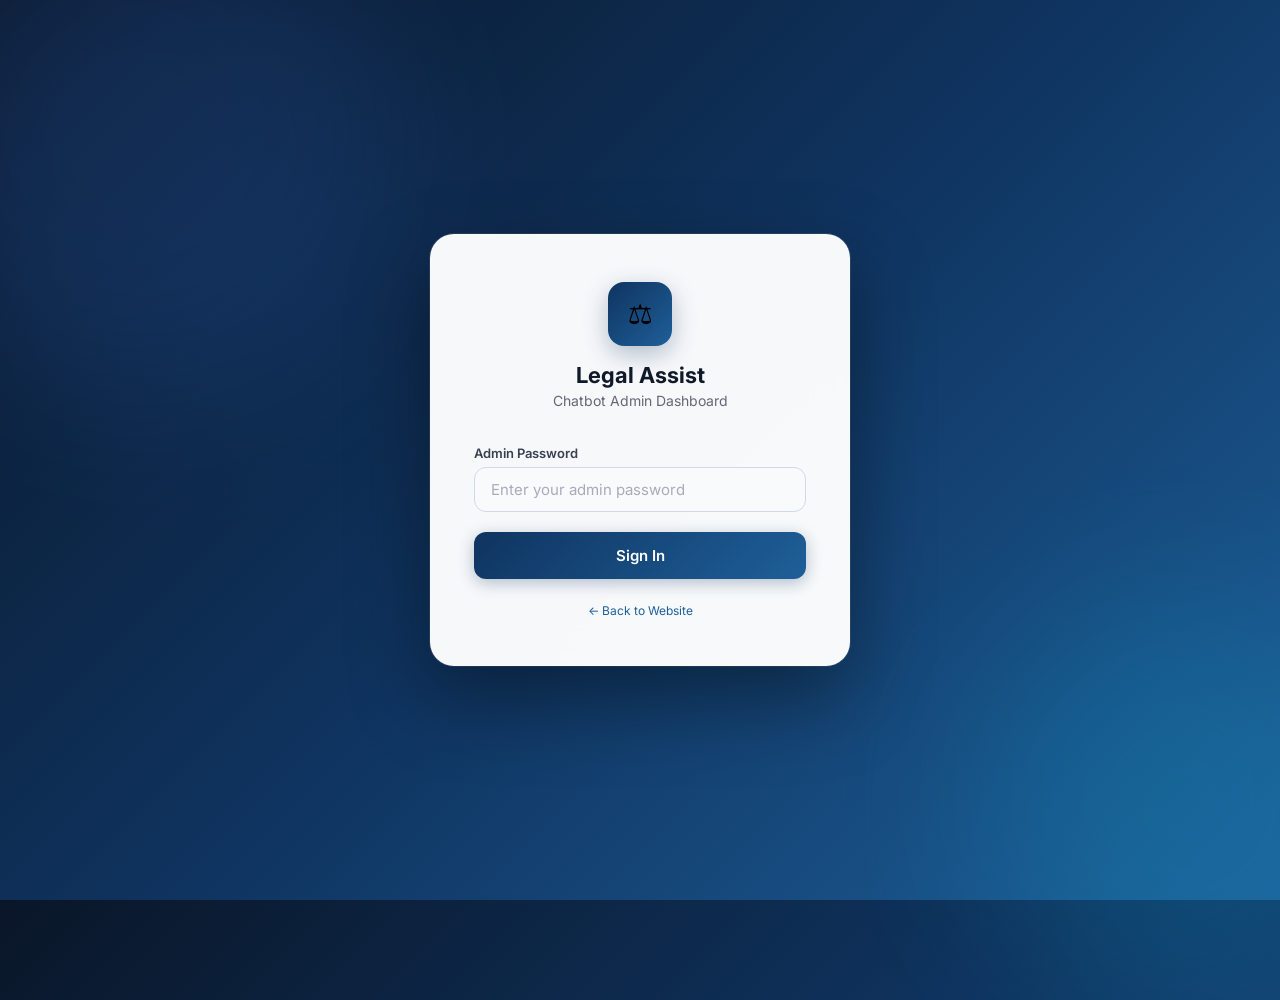
==== admin-dashboard/index.html @ f8f6e31a "Add admin-dashboard/index.html" ====
<!DOCTYPE html>
<html lang="en">
<head>
  <meta charset="UTF-8">
  <meta name="viewport" content="width=device-width, initial-scale=1.0">
  <title>Legal Assist — Admin Login</title>
  <link rel="preconnect" href="https://fonts.googleapis.com">
  <link href="https://fonts.googleapis.com/css2?family=Inter:wght@400;500;600;700&display=swap" rel="stylesheet">
  <style>
    *, *::before, *::after { box-sizing: border-box; margin: 0; padding: 0; }
    body {
      font-family: 'Inter', system-ui, sans-serif;
      background: linear-gradient(135deg, #0a1628 0%, #0f3460 50%, #1e5f99 100%);
      min-height: 100vh; display: flex; align-items: center; justify-content: center;
      position: relative; overflow: hidden;
    }
    /* Animated background orbs */
    body::before, body::after {
      content: ''; position: absolute; border-radius: 50%;
      filter: blur(80px); opacity: 0.15; pointer-events: none;
    }
    body::before { width: 500px; height: 500px; background: #3b82f6; top: -100px; left: -100px; }
    body::after  { width: 400px; height: 400px; background: #06b6d4; bottom: -100px; right: -100px; }

    .login-card {
      background: rgba(255,255,255,0.97); backdrop-filter: blur(20px);
      border-radius: 24px; padding: 48px 44px; width: 420px; max-width: calc(100vw - 32px);
      box-shadow: 0 32px 80px rgba(0,0,0,0.4), 0 0 0 1px rgba(255,255,255,0.1);
      position: relative; z-index: 1;
    }
    .logo-area { text-align: center; margin-bottom: 36px; }
    .logo-icon {
      width: 64px; height: 64px; background: linear-gradient(135deg, #0f3460, #1e5f99);
      border-radius: 16px; display: inline-flex; align-items: center; justify-content: center;
      font-size: 28px; margin-bottom: 16px;
      box-shadow: 0 8px 24px rgba(15,52,96,0.3);
    }
    .logo-title { font-size: 22px; font-weight: 700; color: #0f1929; }
    .logo-sub { font-size: 14px; color: #667; margin-top: 4px; }

    .form-group { margin-bottom: 20px; }
    label { display: block; font-size: 13px; font-weight: 600; color: #374151; margin-bottom: 6px; }
    input[type="password"] {
      width: 100%; padding: 12px 16px; border: 1.5px solid #d1d9e6;
      border-radius: 12px; font-size: 15px; font-family: inherit; outline: none;
      background: #f8fafc; transition: all 0.2s; color: #1a202c;
    }
    input[type="password"]:focus { border-color: #1e5f99; background: #fff; box-shadow: 0 0 0 3px rgba(30,95,153,0.1); }
    input[type="password"]::placeholder { color: #aab; }

    .btn-login {
      width: 100%; padding: 14px; background: linear-gradient(135deg, #0f3460, #1e5f99);
      color: #fff; border: none; border-radius: 12px; font-size: 15px; font-weight: 600;
      cursor: pointer; transition: all 0.2s; font-family: inherit;
      box-shadow: 0 4px 16px rgba(15,52,96,0.3);
    }
    .btn-login:hover { transform: translateY(-1px); box-shadow: 0 6px 24px rgba(15,52,96,0.4); }
    .btn-login:active { transform: translateY(0); }
    .btn-login:disabled { opacity: 0.7; cursor: not-allowed; transform: none; }

    .error-msg {
      display: none; background: #fff5f5; border: 1px solid #fed7d7; color: #c53030;
      padding: 10px 14px; border-radius: 10px; font-size: 13px; margin-bottom: 18px;
      text-align: center;
    }
    .error-msg.show { display: block; animation: shake 0.4s ease; }
    @keyframes shake {
      0%,100%{transform:translateX(0)} 20%{transform:translateX(-6px)} 60%{transform:translateX(6px)}
    }
    .footer-note { text-align: center; margin-top: 24px; font-size: 12px; color: #9aa; }
    .footer-note a { color: #1e5f99; text-decoration: none; }
    .loading-dots { display: inline-flex; gap: 4px; }
    .loading-dots span {
      width: 5px; height: 5px; background: #fff; border-radius: 50%;
      animation: ld 1s ease-in-out infinite;
    }
    .loading-dots span:nth-child(2) { animation-delay: 0.2s; }
    .loading-dots span:nth-child(3) { animation-delay: 0.4s; }
    @keyframes ld { 0%,60%,100%{transform:translateY(0)} 30%{transform:translateY(-5px)} }
  </style>
</head>
<body>
  <div class="login-card">
    <div class="logo-area">
      <div class="logo-icon">⚖️</div>
      <div class="logo-title">Legal Assist</div>
      <div class="logo-sub">Chatbot Admin Dashboard</div>
    </div>

    <div class="error-msg" id="error-msg">Incorrect password. Please try again.</div>

    <form id="login-form" onsubmit="doLogin(event)">
      <div class="form-group">
        <label for="password">Admin Password</label>
        <input type="password" id="password" placeholder="Enter your admin password" autocomplete="current-password" required>
      </div>
      <button type="submit" class="btn-login" id="login-btn">Sign In</button>
    </form>

    <div class="footer-note">
      <a href="https://legalassist.co.uk" target="_blank">← Back to Website</a>
    </div>
  </div>

  <script>
    // ─── Configuration ──────────────────────────────────────────────────────
    // UPDATE THIS after deploying your backend to Render!
    const API_BASE = 'https://legalassist-chatbot.onrender.com';

    // If already logged in, redirect
    if (localStorage.getItem('la_admin_token')) {
      window.location.href = 'dashboard.html';
    }

    async function doLogin(e) {
      e.preventDefault();
      const btn = document.getElementById('login-btn');
      const err = document.getElementById('error-msg');
      const pass = document.getElementById('password').value;

      err.classList.remove('show');
      btn.disabled = true;
      btn.innerHTML = '<span class="loading-dots"><span></span><span></span><span></span></span>';

      try {
        const res = await fetch(API_BASE + '/admin/login', {
          method: 'POST',
          headers: { 'Content-Type': 'application/json' },
          body: JSON.stringify({ password: pass }),
        });

        if (res.ok) {
          const data = await res.json();
          localStorage.setItem('la_admin_token', data.access_token);
          localStorage.setItem('la_api_base', API_BASE);
          window.location.href = 'dashboard.html';
        } else {
          err.classList.add('show');
          btn.disabled = false;
          btn.textContent = 'Sign In';
        }
      } catch (ex) {
        err.textContent = 'Cannot connect to backend. Check your backend URL.';
        err.classList.add('show');
        btn.disabled = false;
        btn.textContent = 'Sign In';
      }
    }
  </script>
</body>
</html>
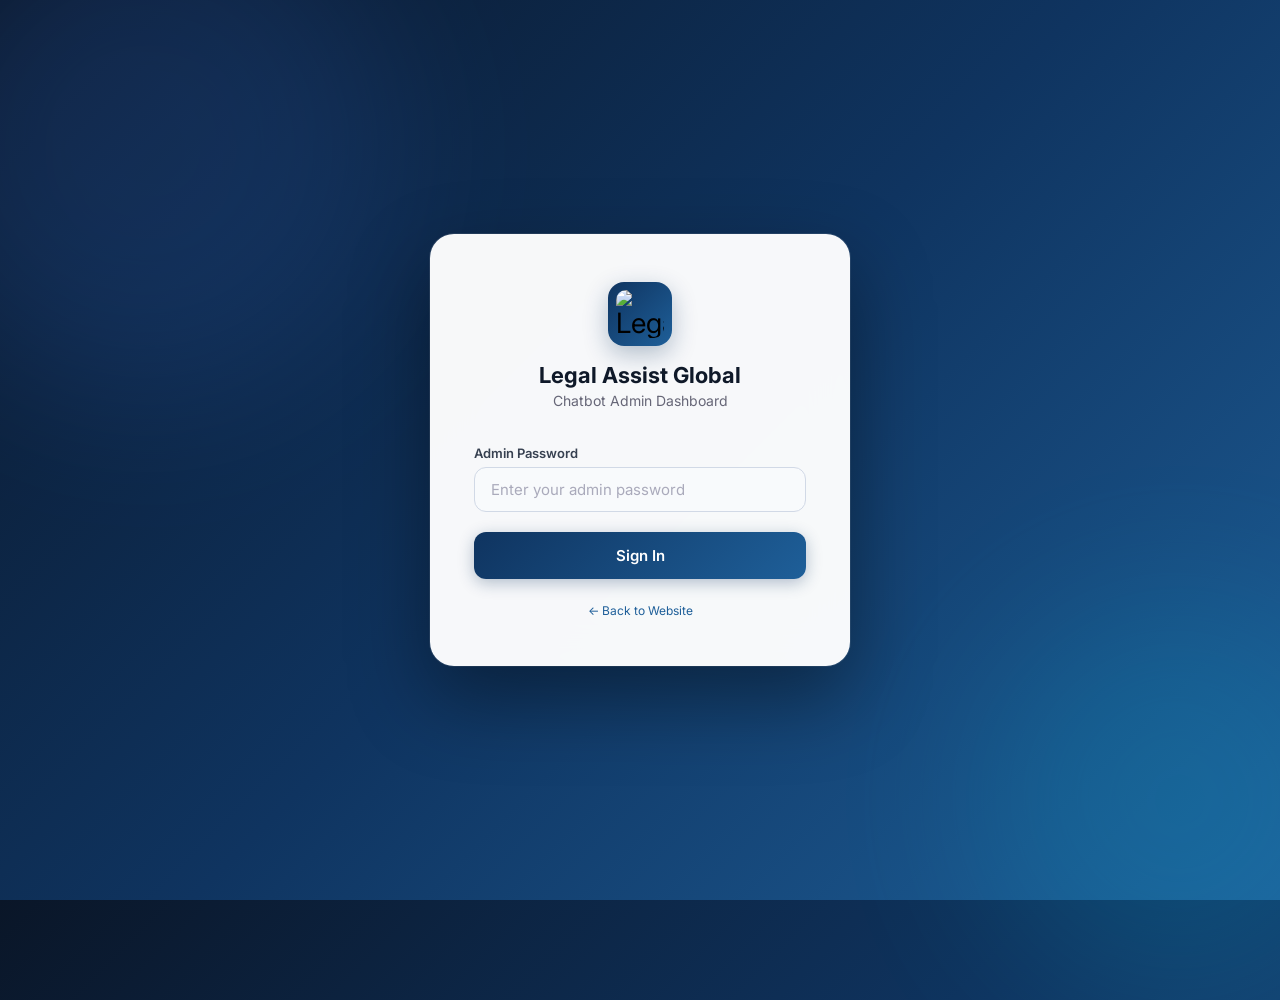
==== commit d4c24ba2: "Add admin-dashboard/index.html" ====
--- a/admin-dashboard/index.html
+++ b/admin-dashboard/index.html
@@ -1,151 +1,155 @@
-<!DOCTYPE html>
-<html lang="en">
-<head>
-  <meta charset="UTF-8">
-  <meta name="viewport" content="width=device-width, initial-scale=1.0">
-  <title>Legal Assist — Admin Login</title>
-  <link rel="preconnect" href="https://fonts.googleapis.com">
-  <link href="https://fonts.googleapis.com/css2?family=Inter:wght@400;500;600;700&display=swap" rel="stylesheet">
-  <style>
-    *, *::before, *::after { box-sizing: border-box; margin: 0; padding: 0; }
-    body {
-      font-family: 'Inter', system-ui, sans-serif;
-      background: linear-gradient(135deg, #0a1628 0%, #0f3460 50%, #1e5f99 100%);
-      min-height: 100vh; display: flex; align-items: center; justify-content: center;
-      position: relative; overflow: hidden;
-    }
-    /* Animated background orbs */
-    body::before, body::after {
-      content: ''; position: absolute; border-radius: 50%;
-      filter: blur(80px); opacity: 0.15; pointer-events: none;
-    }
-    body::before { width: 500px; height: 500px; background: #3b82f6; top: -100px; left: -100px; }
-    body::after  { width: 400px; height: 400px; background: #06b6d4; bottom: -100px; right: -100px; }
-
-    .login-card {
-      background: rgba(255,255,255,0.97); backdrop-filter: blur(20px);
-      border-radius: 24px; padding: 48px 44px; width: 420px; max-width: calc(100vw - 32px);
-      box-shadow: 0 32px 80px rgba(0,0,0,0.4), 0 0 0 1px rgba(255,255,255,0.1);
-      position: relative; z-index: 1;
-    }
-    .logo-area { text-align: center; margin-bottom: 36px; }
-    .logo-icon {
-      width: 64px; height: 64px; background: linear-gradient(135deg, #0f3460, #1e5f99);
-      border-radius: 16px; display: inline-flex; align-items: center; justify-content: center;
-      font-size: 28px; margin-bottom: 16px;
-      box-shadow: 0 8px 24px rgba(15,52,96,0.3);
-    }
-    .logo-title { font-size: 22px; font-weight: 700; color: #0f1929; }
-    .logo-sub { font-size: 14px; color: #667; margin-top: 4px; }
-
-    .form-group { margin-bottom: 20px; }
-    label { display: block; font-size: 13px; font-weight: 600; color: #374151; margin-bottom: 6px; }
-    input[type="password"] {
-      width: 100%; padding: 12px 16px; border: 1.5px solid #d1d9e6;
-      border-radius: 12px; font-size: 15px; font-family: inherit; outline: none;
-      background: #f8fafc; transition: all 0.2s; color: #1a202c;
-    }
-    input[type="password"]:focus { border-color: #1e5f99; background: #fff; box-shadow: 0 0 0 3px rgba(30,95,153,0.1); }
-    input[type="password"]::placeholder { color: #aab; }
-
-    .btn-login {
-      width: 100%; padding: 14px; background: linear-gradient(135deg, #0f3460, #1e5f99);
-      color: #fff; border: none; border-radius: 12px; font-size: 15px; font-weight: 600;
-      cursor: pointer; transition: all 0.2s; font-family: inherit;
-      box-shadow: 0 4px 16px rgba(15,52,96,0.3);
-    }
-    .btn-login:hover { transform: translateY(-1px); box-shadow: 0 6px 24px rgba(15,52,96,0.4); }
-    .btn-login:active { transform: translateY(0); }
-    .btn-login:disabled { opacity: 0.7; cursor: not-allowed; transform: none; }
-
-    .error-msg {
-      display: none; background: #fff5f5; border: 1px solid #fed7d7; color: #c53030;
-      padding: 10px 14px; border-radius: 10px; font-size: 13px; margin-bottom: 18px;
-      text-align: center;
-    }
-    .error-msg.show { display: block; animation: shake 0.4s ease; }
-    @keyframes shake {
-      0%,100%{transform:translateX(0)} 20%{transform:translateX(-6px)} 60%{transform:translateX(6px)}
-    }
-    .footer-note { text-align: center; margin-top: 24px; font-size: 12px; color: #9aa; }
-    .footer-note a { color: #1e5f99; text-decoration: none; }
-    .loading-dots { display: inline-flex; gap: 4px; }
-    .loading-dots span {
-      width: 5px; height: 5px; background: #fff; border-radius: 50%;
-      animation: ld 1s ease-in-out infinite;
-    }
-    .loading-dots span:nth-child(2) { animation-delay: 0.2s; }
-    .loading-dots span:nth-child(3) { animation-delay: 0.4s; }
-    @keyframes ld { 0%,60%,100%{transform:translateY(0)} 30%{transform:translateY(-5px)} }
-  </style>
-</head>
-<body>
-  <div class="login-card">
-    <div class="logo-area">
-      <div class="logo-icon">⚖️</div>
-      <div class="logo-title">Legal Assist</div>
-      <div class="logo-sub">Chatbot Admin Dashboard</div>
-    </div>
-
-    <div class="error-msg" id="error-msg">Incorrect password. Please try again.</div>
-
-    <form id="login-form" onsubmit="doLogin(event)">
-      <div class="form-group">
-        <label for="password">Admin Password</label>
-        <input type="password" id="password" placeholder="Enter your admin password" autocomplete="current-password" required>
-      </div>
-      <button type="submit" class="btn-login" id="login-btn">Sign In</button>
-    </form>
-
-    <div class="footer-note">
-      <a href="https://legalassist.co.uk" target="_blank">← Back to Website</a>
-    </div>
-  </div>
-
-  <script>
-    // ─── Configuration ──────────────────────────────────────────────────────
-    // UPDATE THIS after deploying your backend to Render!
-    const API_BASE = 'https://legalassist-chatbot.onrender.com';
-
-    // If already logged in, redirect
-    if (localStorage.getItem('la_admin_token')) {
-      window.location.href = 'dashboard.html';
-    }
-
-    async function doLogin(e) {
-      e.preventDefault();
-      const btn = document.getElementById('login-btn');
-      const err = document.getElementById('error-msg');
-      const pass = document.getElementById('password').value;
-
-      err.classList.remove('show');
-      btn.disabled = true;
-      btn.innerHTML = '<span class="loading-dots"><span></span><span></span><span></span></span>';
-
-      try {
-        const res = await fetch(API_BASE + '/admin/login', {
-          method: 'POST',
-          headers: { 'Content-Type': 'application/json' },
-          body: JSON.stringify({ password: pass }),
-        });
-
-        if (res.ok) {
-          const data = await res.json();
-          localStorage.setItem('la_admin_token', data.access_token);
-          localStorage.setItem('la_api_base', API_BASE);
-          window.location.href = 'dashboard.html';
-        } else {
-          err.classList.add('show');
-          btn.disabled = false;
-          btn.textContent = 'Sign In';
-        }
-      } catch (ex) {
-        err.textContent = 'Cannot connect to backend. Check your backend URL.';
-        err.classList.add('show');
-        btn.disabled = false;
-        btn.textContent = 'Sign In';
-      }
-    }
-  </script>
-</body>
-</html>
+<!DOCTYPE html>
+<html lang="en">
+<head>
+  <meta charset="UTF-8">
+  <meta name="viewport" content="width=device-width, initial-scale=1.0">
+  <title>Legal Assist — Admin Login</title>
+  <link rel="preconnect" href="https://fonts.googleapis.com">
+  <link href="https://fonts.googleapis.com/css2?family=Inter:wght@400;500;600;700&display=swap" rel="stylesheet">
+  <style>
+    *, *::before, *::after { box-sizing: border-box; margin: 0; padding: 0; }
+    body {
+      font-family: 'Inter', system-ui, sans-serif;
+      background: linear-gradient(135deg, #0a1628 0%, #0f3460 50%, #1e5f99 100%);
+      min-height: 100vh; display: flex; align-items: center; justify-content: center;
+      position: relative; overflow: hidden;
+    }
+    /* Animated background orbs */
+    body::before, body::after {
+      content: ''; position: absolute; border-radius: 50%;
+      filter: blur(80px); opacity: 0.15; pointer-events: none;
+    }
+    body::before { width: 500px; height: 500px; background: #3b82f6; top: -100px; left: -100px; }
+    body::after  { width: 400px; height: 400px; background: #06b6d4; bottom: -100px; right: -100px; }
+
+    .login-card {
+      background: rgba(255,255,255,0.97); backdrop-filter: blur(20px);
+      border-radius: 24px; padding: 48px 44px; width: 420px; max-width: calc(100vw - 32px);
+      box-shadow: 0 32px 80px rgba(0,0,0,0.4), 0 0 0 1px rgba(255,255,255,0.1);
+      position: relative; z-index: 1;
+    }
+    .logo-area { text-align: center; margin-bottom: 36px; }
+    .logo-icon {
+      width: 64px; height: 64px; background: linear-gradient(135deg, #0f3460, #1e5f99);
+      border-radius: 16px; display: inline-flex; align-items: center; justify-content: center;
+      font-size: 28px; margin-bottom: 16px;
+      box-shadow: 0 8px 24px rgba(15,52,96,0.3);
+    }
+    .logo-title { font-size: 22px; font-weight: 700; color: #0f1929; }
+    .logo-sub { font-size: 14px; color: #667; margin-top: 4px; }
+
+    .form-group { margin-bottom: 20px; }
+    label { display: block; font-size: 13px; font-weight: 600; color: #374151; margin-bottom: 6px; }
+    input[type="password"] {
+      width: 100%; padding: 12px 16px; border: 1.5px solid #d1d9e6;
+      border-radius: 12px; font-size: 15px; font-family: inherit; outline: none;
+      background: #f8fafc; transition: all 0.2s; color: #1a202c;
+    }
+    input[type="password"]:focus { border-color: #1e5f99; background: #fff; box-shadow: 0 0 0 3px rgba(30,95,153,0.1); }
+    input[type="password"]::placeholder { color: #aab; }
+
+    .btn-login {
+      width: 100%; padding: 14px; background: linear-gradient(135deg, #0f3460, #1e5f99);
+      color: #fff; border: none; border-radius: 12px; font-size: 15px; font-weight: 600;
+      cursor: pointer; transition: all 0.2s; font-family: inherit;
+      box-shadow: 0 4px 16px rgba(15,52,96,0.3);
+    }
+    .btn-login:hover { transform: translateY(-1px); box-shadow: 0 6px 24px rgba(15,52,96,0.4); }
+    .btn-login:active { transform: translateY(0); }
+    .btn-login:disabled { opacity: 0.7; cursor: not-allowed; transform: none; }
+
+    .error-msg {
+      display: none; background: #fff5f5; border: 1px solid #fed7d7; color: #c53030;
+      padding: 10px 14px; border-radius: 10px; font-size: 13px; margin-bottom: 18px;
+      text-align: center;
+    }
+    .error-msg.show { display: block; animation: shake 0.4s ease; }
+    @keyframes shake {
+      0%,100%{transform:translateX(0)} 20%{transform:translateX(-6px)} 60%{transform:translateX(6px)}
+    }
+    .footer-note { text-align: center; margin-top: 24px; font-size: 12px; color: #9aa; }
+    .footer-note a { color: #1e5f99; text-decoration: none; }
+    .loading-dots { display: inline-flex; gap: 4px; }
+    .loading-dots span {
+      width: 5px; height: 5px; background: #fff; border-radius: 50%;
+      animation: ld 1s ease-in-out infinite;
+    }
+    .loading-dots span:nth-child(2) { animation-delay: 0.2s; }
+    .loading-dots span:nth-child(3) { animation-delay: 0.4s; }
+    @keyframes ld { 0%,60%,100%{transform:translateY(0)} 30%{transform:translateY(-5px)} }
+  </style>
+</head>
+<body>
+  <div class="login-card">
+    <div class="logo-area">
+      <div class="logo-icon">
+        <img src="https://legalassistglobal.com/wp-content/uploads/2025/11/cropped-1.-L.A-Pakistan-Logo.-1-192x192.png" alt="Legal Assist Global" style="width: 48px; height: 48px; border-radius: 10px; object-fit: contain;">
+      </div>
+      <div class="logo-title">Legal Assist Global</div>
+      <div class="logo-sub">Chatbot Admin Dashboard</div>
+    </div>
+
+    <div class="error-msg" id="error-msg">Incorrect password. Please try again.</div>
+
+    <form id="login-form" onsubmit="doLogin(event)">
+      <div class="form-group">
+        <label for="password">Admin Password</label>
+        <input type="password" id="password" placeholder="Enter your admin password" autocomplete="current-password" required>
+      </div>
+      <button type="submit" class="btn-login" id="login-btn">Sign In</button>
+    </form>
+
+    <div class="footer-note">
+      <a href="https://legalassistglobal.com" target="_blank">← Back to Website</a>
+    </div>
+  </div>
+
+  <script>
+    // ─── Configuration ──────────────────────────────────────────────────────
+    // UPDATE THIS after deploying your backend to Render!
+    const API_BASE = (window.location.origin && window.location.origin.startsWith('http') && !window.location.origin.includes('file:'))
+      ? window.location.origin
+      : 'https://legalassist-chatbot.onrender.com';
+
+    // If already logged in, redirect
+    if (localStorage.getItem('la_admin_token')) {
+      window.location.href = 'dashboard.html';
+    }
+
+    async function doLogin(e) {
+      e.preventDefault();
+      const btn = document.getElementById('login-btn');
+      const err = document.getElementById('error-msg');
+      const pass = document.getElementById('password').value;
+
+      err.classList.remove('show');
+      btn.disabled = true;
+      btn.innerHTML = '<span class="loading-dots"><span></span><span></span><span></span></span>';
+
+      try {
+        const res = await fetch(API_BASE + '/admin/login', {
+          method: 'POST',
+          headers: { 'Content-Type': 'application/json' },
+          body: JSON.stringify({ password: pass }),
+        });
+
+        if (res.ok) {
+          const data = await res.json();
+          localStorage.setItem('la_admin_token', data.access_token);
+          localStorage.setItem('la_api_base', API_BASE);
+          window.location.href = 'dashboard.html';
+        } else {
+          err.classList.add('show');
+          btn.disabled = false;
+          btn.textContent = 'Sign In';
+        }
+      } catch (ex) {
+        err.textContent = 'Cannot connect to backend. Check your backend URL.';
+        err.classList.add('show');
+        btn.disabled = false;
+        btn.textContent = 'Sign In';
+      }
+    }
+  </script>
+</body>
+</html>
